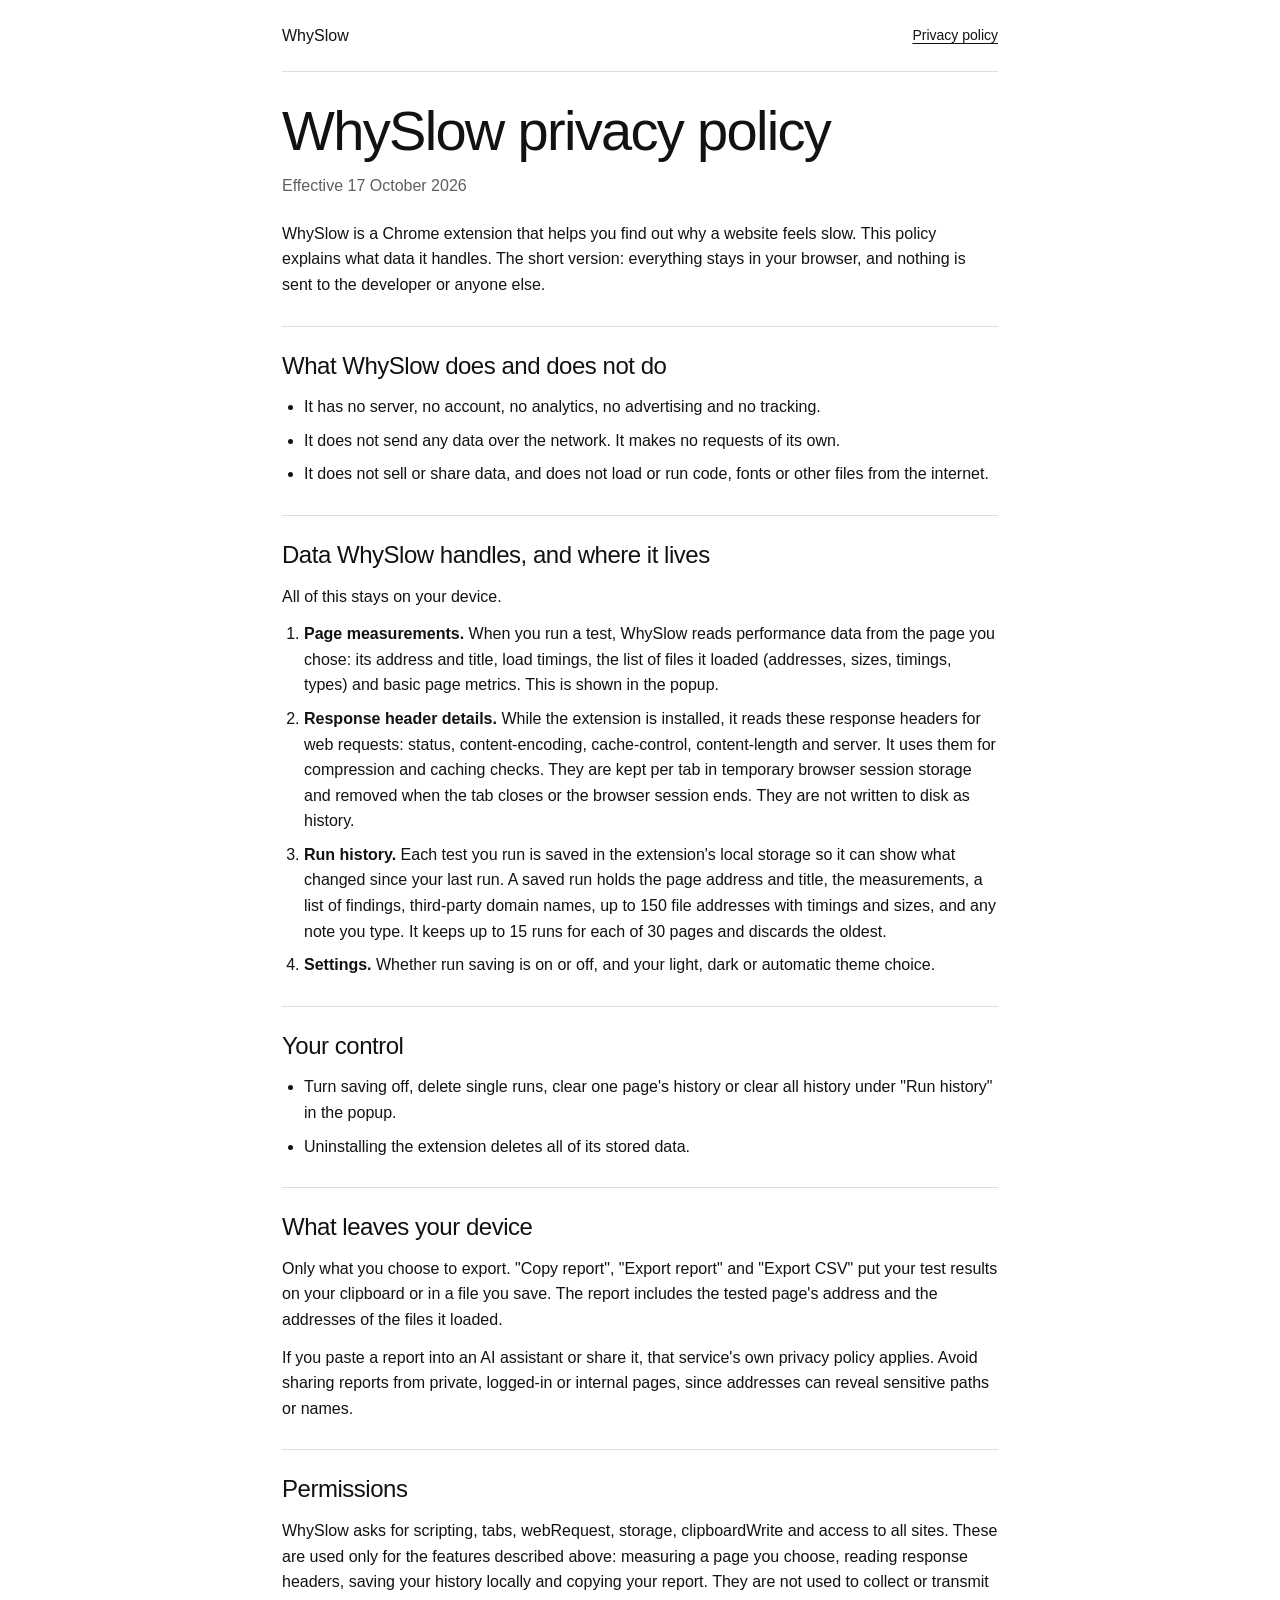
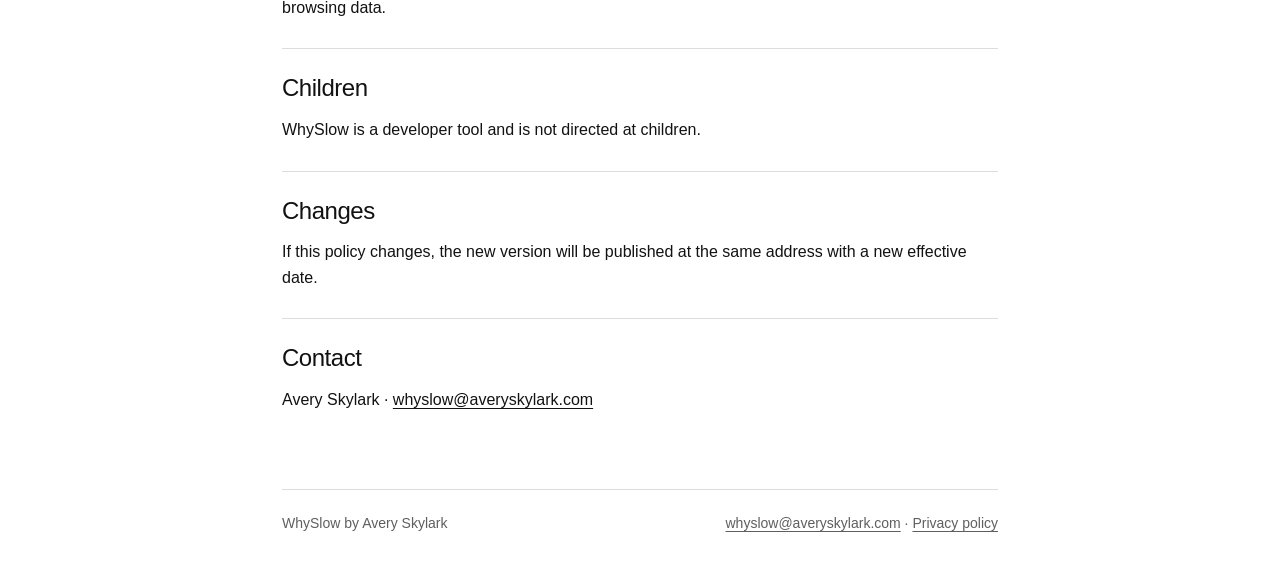
==== site/whyslow/privacy/index.html @ 51f520f1 "WhySlow 1.5.2: Chrome extension that works out why a website is slow Manifest V3 popup that measures" ====
<!doctype html>
<html lang="en">
<head>
<meta charset="utf-8">
<meta name="viewport" content="width=device-width, initial-scale=1">
<title>WhySlow privacy policy</title>
<meta name="description" content="What data the WhySlow Chrome extension handles. Everything stays in your browser.">
<link rel="stylesheet" href="../assets/tokens.css">
<link rel="stylesheet" href="../assets/site.css">
</head>
<body>
<a class="skip" href="#main">Skip to content</a>
<div class="wrap">
<header class="top">
  <a class="name" href="../">WhySlow</a>
  <nav aria-label="Main"><a href="../privacy/">Privacy policy</a></nav>
</header>
<main id="main">
<div class="doc">
<h1>WhySlow privacy policy</h1>
<p class="meta">Effective 17 October 2026</p>
<p class="first">WhySlow is a Chrome extension that helps you find out why a website feels slow. This policy explains what data it handles. The short version: everything stays in your browser, and nothing is sent to the developer or anyone else.</p>

<h2>What WhySlow does and does not do</h2>
<ul class="plain">
<li>It has no server, no account, no analytics, no advertising and no tracking.</li>
<li>It does not send any data over the network. It makes no requests of its own.</li>
<li>It does not sell or share data, and does not load or run code, fonts or other files from the internet.</li>
</ul>

<h2>Data WhySlow handles, and where it lives</h2>
<p>All of this stays on your device.</p>
<ol class="plain">
<li><strong>Page measurements.</strong> When you run a test, WhySlow reads performance data from the page you chose: its address and title, load timings, the list of files it loaded (addresses, sizes, timings, types) and basic page metrics. This is shown in the popup.</li>
<li><strong>Response header details.</strong> While the extension is installed, it reads these response headers for web requests: status, content-encoding, cache-control, content-length and server. It uses them for compression and caching checks. They are kept per tab in temporary browser session storage and removed when the tab closes or the browser session ends. They are not written to disk as history.</li>
<li><strong>Run history.</strong> Each test you run is saved in the extension's local storage so it can show what changed since your last run. A saved run holds the page address and title, the measurements, a list of findings, third-party domain names, up to 150 file addresses with timings and sizes, and any note you type. It keeps up to 15 runs for each of 30 pages and discards the oldest.</li>
<li><strong>Settings.</strong> Whether run saving is on or off, and your light, dark or automatic theme choice.</li>
</ol>

<h2>Your control</h2>
<ul class="plain">
<li>Turn saving off, delete single runs, clear one page's history or clear all history under "Run history" in the popup.</li>
<li>Uninstalling the extension deletes all of its stored data.</li>
</ul>

<h2>What leaves your device</h2>
<p>Only what you choose to export. "Copy report", "Export report" and "Export CSV" put your test results on your clipboard or in a file you save. The report includes the tested page's address and the addresses of the files it loaded.</p>
<p>If you paste a report into an AI assistant or share it, that service's own privacy policy applies. Avoid sharing reports from private, logged-in or internal pages, since addresses can reveal sensitive paths or names.</p>

<h2>Permissions</h2>
<p>WhySlow asks for scripting, tabs, webRequest, storage, clipboardWrite and access to all sites. These are used only for the features described above: measuring a page you choose, reading response headers, saving your history locally and copying your report. They are not used to collect or transmit browsing data.</p>

<h2>Children</h2>
<p>WhySlow is a developer tool and is not directed at children.</p>

<h2>Changes</h2>
<p>If this policy changes, the new version will be published at the same address with a new effective date.</p>

<h2>Contact</h2>
<p>Avery Skylark · <a href="mailto:whyslow@averyskylark.com">whyslow@averyskylark.com</a></p>
</div>
</main>
<footer>
  <div class="row">
    <span>WhySlow by Avery Skylark</span>
    <span><a href="mailto:whyslow@averyskylark.com">whyslow@averyskylark.com</a> · <a href="../privacy/">Privacy policy</a></span>
  </div>
</footer>
</div>
</body>
</html>
---- site/whyslow/assets/tokens.css ----
/* Design tokens: "Website v2" design system (project/tokens.json).
   The only place colour values are written. Everything else uses these variables.
   General Sans is bundled in fonts/ (ITF Free Font License, see fonts/FFL.txt). */

@font-face {
  font-family: "General Sans";
  src: url("fonts/GeneralSans-Regular.woff2") format("woff2");
  font-weight: 400;
  font-style: normal;
  font-display: swap;
}
@font-face {
  font-family: "General Sans";
  src: url("fonts/GeneralSans-Medium.woff2") format("woff2");
  font-weight: 500;
  font-style: normal;
  font-display: swap;
}

:root {
  color-scheme: light dark;

  /* Colour: light */
  --bg: #ffffff;
  --surface: #f7f7f7;
  --border: #dddddd;
  --ink: #121212;
  --ink-muted: #5f5f5f;
  --ink-faint: #aaaaaa; /* decorative only, never text */
  --action: #121212;
  --on-action: #f9f9f7;
  --overlay: #00000026;
  --scrim: #00000066;

  /* Type */
  --font-sans: "General Sans", Arial, sans-serif;
  --body-size: 16px;
  --body-line: 25.6px;
  --button-size: 14px;
  --button-line: 22.4px;
  --button-weight: 500;
  /* The brand display style (80px / 88px / -2.4px) scaled to 32px for the popup */
  --display-size: 32px;
  --display-line: 35.2px;
  --display-tracking: -0.96px;

  /* Spacing */
  --space-8: 8px;
  --space-12: 12px;
  --space-22: 22px;
  --space-28: 28px;

  /* Radius */
  --radius-none: 0;
  --radius-sm: 8px;
  --radius-md: 10px;
  --radius-pill: 1000px;
}

/* Dark follows the system unless the user picked a theme (data-theme, set by theme.js) */
@media (prefers-color-scheme: dark) {
  :root:not([data-theme="light"]) {
    --bg: #121212;
    --surface: #1a1a1a;
    --border: #3a3a3a;
    --ink: #f9f9f7;
    --ink-muted: #a8a8a8;
    --ink-faint: #6b6b6b;
    --action: #f9f9f7;
    --on-action: #121212;
    --overlay: #ffffff26;
    --scrim: #00000066;
  }
}
:root[data-theme="dark"] {
  color-scheme: dark;
  --bg: #121212;
  --surface: #1a1a1a;
  --border: #3a3a3a;
  --ink: #f9f9f7;
  --ink-muted: #a8a8a8;
  --ink-faint: #6b6b6b;
  --action: #f9f9f7;
  --on-action: #121212;
  --overlay: #ffffff26;
  --scrim: #00000066;
}
:root[data-theme="light"] { color-scheme: light; }
---- site/whyslow/assets/site.css ----
/* WhySlow web pages. Colour, type and spacing come from tokens.css. */
* { box-sizing: border-box; }
html { -webkit-text-size-adjust: 100%; }
body { margin: 0; background: var(--bg); color: var(--ink); font-family: var(--font-sans); font-size: var(--body-size); line-height: var(--body-line); }
a { color: var(--ink); text-underline-offset: 3px; }
:focus-visible { outline: 2px solid var(--ink); outline-offset: 3px; }
.wrap { max-width: 760px; margin: 0 auto; padding: 0 var(--space-22); }
.skip { position: absolute; left: -9999px; }
.skip:focus { left: var(--space-22); top: var(--space-8); background: var(--bg); padding: var(--space-8); z-index: 1; }

.top { display: flex; align-items: center; justify-content: space-between; gap: var(--space-12); padding: var(--space-22) 0; border-bottom: 1px solid var(--border); }
.top a.name { font-size: var(--body-size); font-weight: 500; text-decoration: none; }
.top nav a { font-size: var(--button-size); font-weight: var(--button-weight); }

h1 { font-weight: 400; margin: 0; font-size: clamp(40px, 9vw, 72px); line-height: 1.1; letter-spacing: -0.03em; }
h2 { font-size: 32px; line-height: 1.4; font-weight: 400; letter-spacing: -0.02em; margin: 0 0 var(--space-12); }
h3 { font-size: var(--body-size); font-weight: 500; margin: var(--space-22) 0 var(--space-8); }
p { margin: 0 0 var(--space-12); }
.muted { color: var(--ink-muted); }
.lede { font-size: 20px; line-height: 1.6; color: var(--ink-muted); max-width: 34em; margin-top: var(--space-22); }
section { padding: var(--space-28) 0; border-top: 1px solid var(--border); }
.hero { padding: 64px 0 var(--space-28); }
.hero + section { border-top: 1px solid var(--border); }
.actions { display: flex; flex-wrap: wrap; gap: var(--space-12) var(--space-22); align-items: center; margin-top: var(--space-28); }

.ds-btn { display: inline-flex; align-items: center; gap: var(--space-8); box-sizing: border-box; font-family: var(--font-sans); font-size: var(--button-size); font-weight: var(--button-weight); line-height: 1.6; padding: var(--space-8) var(--space-22); border-radius: var(--radius-pill); border: 1px solid var(--action); background: var(--action); color: var(--on-action); text-decoration: none; }
.ds-btn--lg { font-size: var(--body-size); padding: var(--space-12) var(--space-28); }
.ds-btn--outline { background: transparent; color: var(--ink); border-color: var(--ink); }
.ds-btn--text { background: transparent; color: var(--ink); border-color: transparent; padding: 0; border-radius: var(--radius-none); }
.ds-btn--text span { text-decoration: underline; text-underline-offset: 3px; }
.ds-btn svg { flex: none; }
.soon { font-size: var(--button-size); font-weight: var(--button-weight); border: 1px solid var(--ink-muted); border-radius: var(--radius-pill); padding: var(--space-12) var(--space-28); color: var(--ink); }

.terminal { background: var(--surface); border: 1px solid var(--border); padding: var(--space-12) var(--space-22); margin-top: var(--space-22); }
.terminal .cmd { color: var(--ink-muted); font-size: var(--button-size); }
.terminal dl { display: grid; grid-template-columns: max-content max-content 1fr; column-gap: var(--space-28); margin: var(--space-8) 0 0; }
.terminal dt { color: var(--ink-muted); }
.terminal dd { margin: 0; font-weight: 500; text-align: right; font-variant-numeric: tabular-nums; }
.terminal dd.s { text-align: left; font-weight: 400; color: var(--ink-muted); }
.cursor { display: inline-block; width: 0.6em; height: 1.1em; margin-top: var(--space-8); background: var(--ink); vertical-align: text-bottom; animation: blink 1.1s steps(1) infinite; }
@keyframes blink { 50% { opacity: 0; } }
@media (prefers-reduced-motion: reduce) { .cursor { animation: none; } }

.shot { margin: var(--space-22) 0 0; }
.shot img { display: block; width: 100%; height: auto; border: 1px solid var(--border); border-radius: var(--radius-md); }
.shot figcaption { color: var(--ink-muted); font-size: var(--button-size); line-height: var(--button-line); margin-top: var(--space-8); }

.list { list-style: none; margin: 0; padding: 0; }
.list li { padding: var(--space-12) 0; border-top: 1px solid var(--border); }
.list li:first-child { border-top: 0; padding-top: 0; }
.list strong { font-weight: 500; }
ul.plain, ol.plain { margin: 0 0 var(--space-12); padding-left: var(--space-22); }
ul.plain li, ol.plain li { margin-bottom: var(--space-8); }

.doc { padding: var(--space-28) 0 64px; }
.doc h1 { font-size: clamp(36px, 7vw, 56px); }
.doc h2 { font-size: 24px; line-height: 1.4; margin-top: var(--space-28); padding-top: var(--space-22); border-top: 1px solid var(--border); }
.doc .meta { color: var(--ink-muted); margin-top: var(--space-12); }

footer { border-top: 1px solid var(--border); padding: var(--space-22) 0 var(--space-28); font-size: var(--button-size); line-height: var(--button-line); color: var(--ink-muted); }
footer a { color: var(--ink-muted); }
footer .row { display: flex; flex-wrap: wrap; gap: var(--space-8) var(--space-22); justify-content: space-between; }
.note { font-size: var(--button-size); margin-top: var(--space-12); }
.doc .first { margin-top: var(--space-22); }
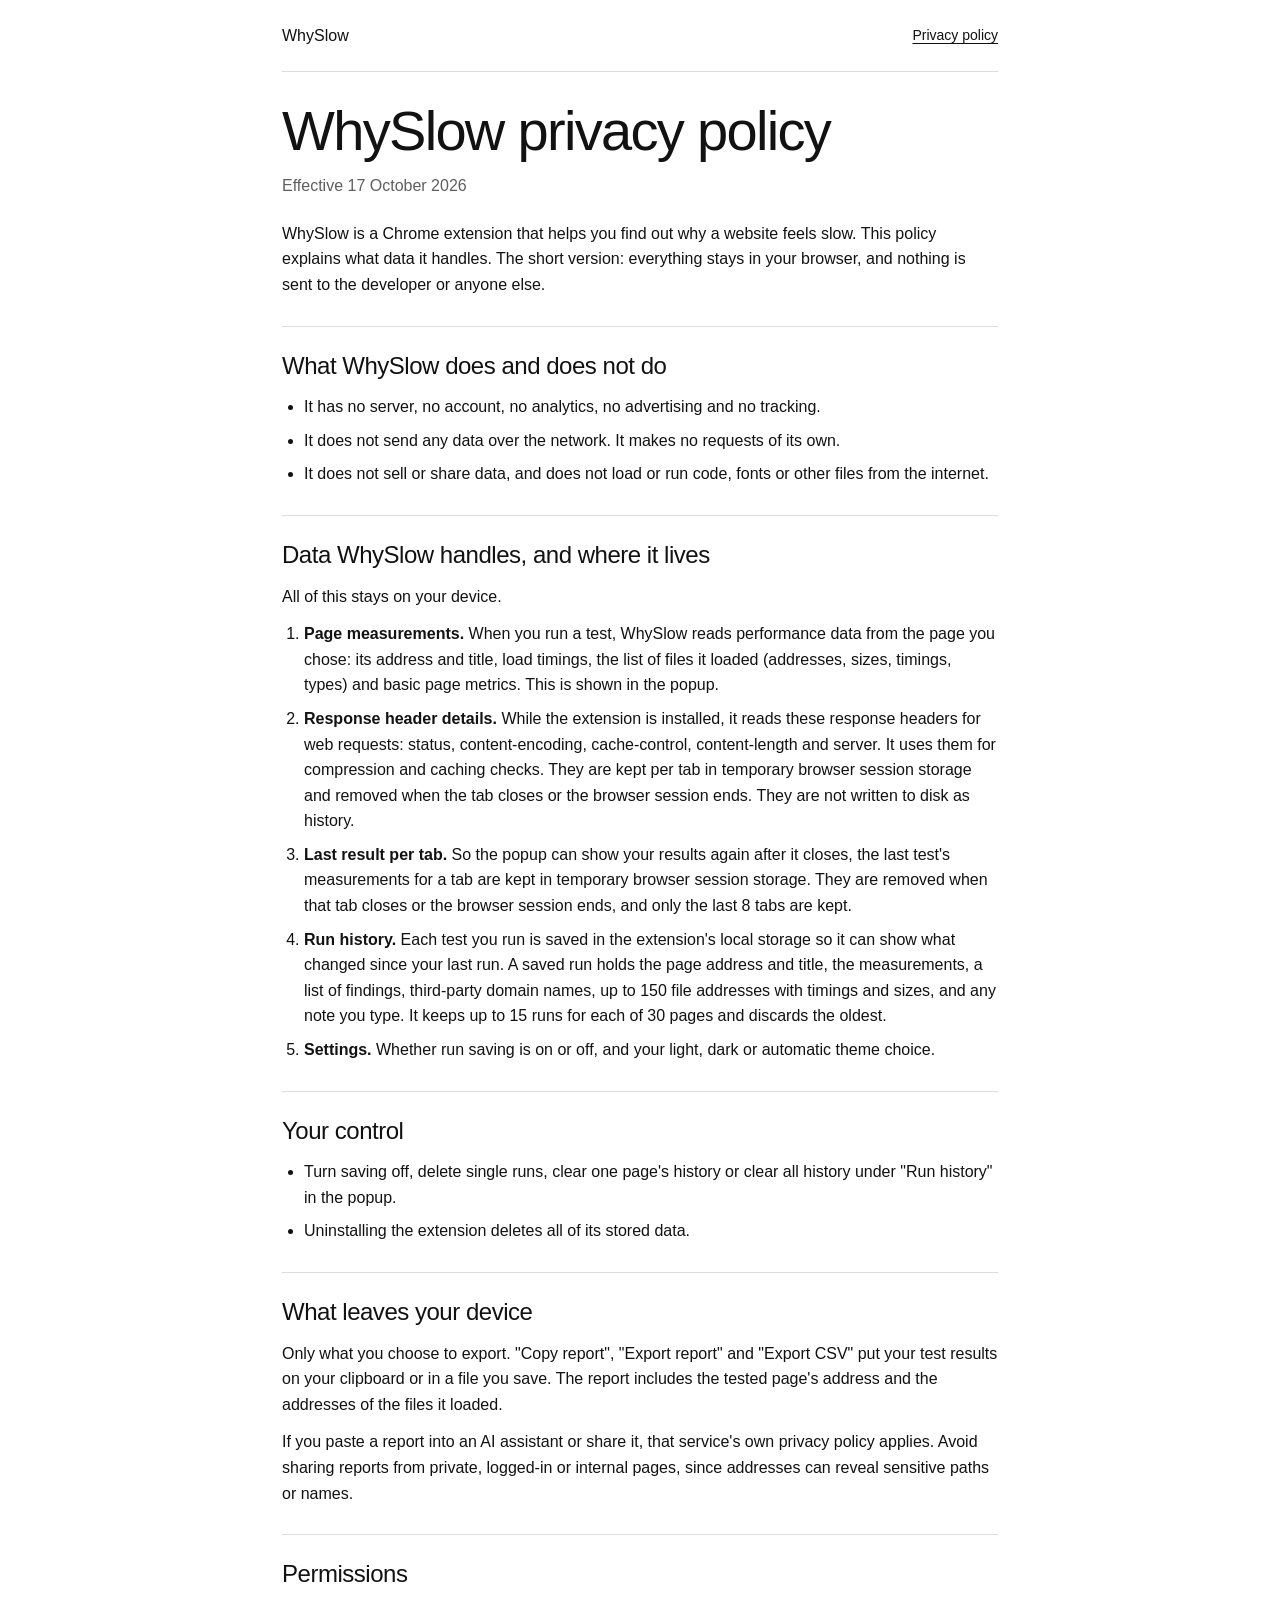
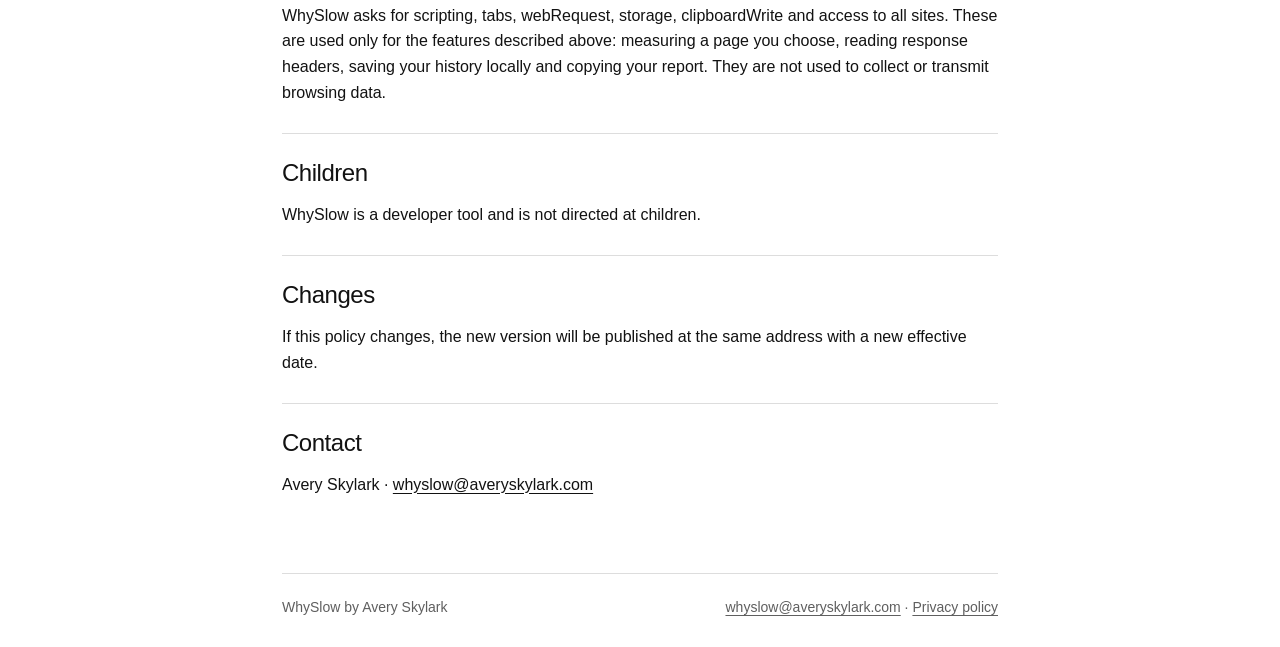
==== commit 6ad5055a: "WhySlow 2.3.0: keep results when the popup closes, open earlier runs - The last result for each tab " ====
--- a/site/whyslow/privacy/index.html
+++ b/site/whyslow/privacy/index.html
@@ -33,6 +33,7 @@
 <ol class="plain">
 <li><strong>Page measurements.</strong> When you run a test, WhySlow reads performance data from the page you chose: its address and title, load timings, the list of files it loaded (addresses, sizes, timings, types) and basic page metrics. This is shown in the popup.</li>
 <li><strong>Response header details.</strong> While the extension is installed, it reads these response headers for web requests: status, content-encoding, cache-control, content-length and server. It uses them for compression and caching checks. They are kept per tab in temporary browser session storage and removed when the tab closes or the browser session ends. They are not written to disk as history.</li>
+<li><strong>Last result per tab.</strong> So the popup can show your results again after it closes, the last test's measurements for a tab are kept in temporary browser session storage. They are removed when that tab closes or the browser session ends, and only the last 8 tabs are kept.</li>
 <li><strong>Run history.</strong> Each test you run is saved in the extension's local storage so it can show what changed since your last run. A saved run holds the page address and title, the measurements, a list of findings, third-party domain names, up to 150 file addresses with timings and sizes, and any note you type. It keeps up to 15 runs for each of 30 pages and discards the oldest.</li>
 <li><strong>Settings.</strong> Whether run saving is on or off, and your light, dark or automatic theme choice.</li>
 </ol>
